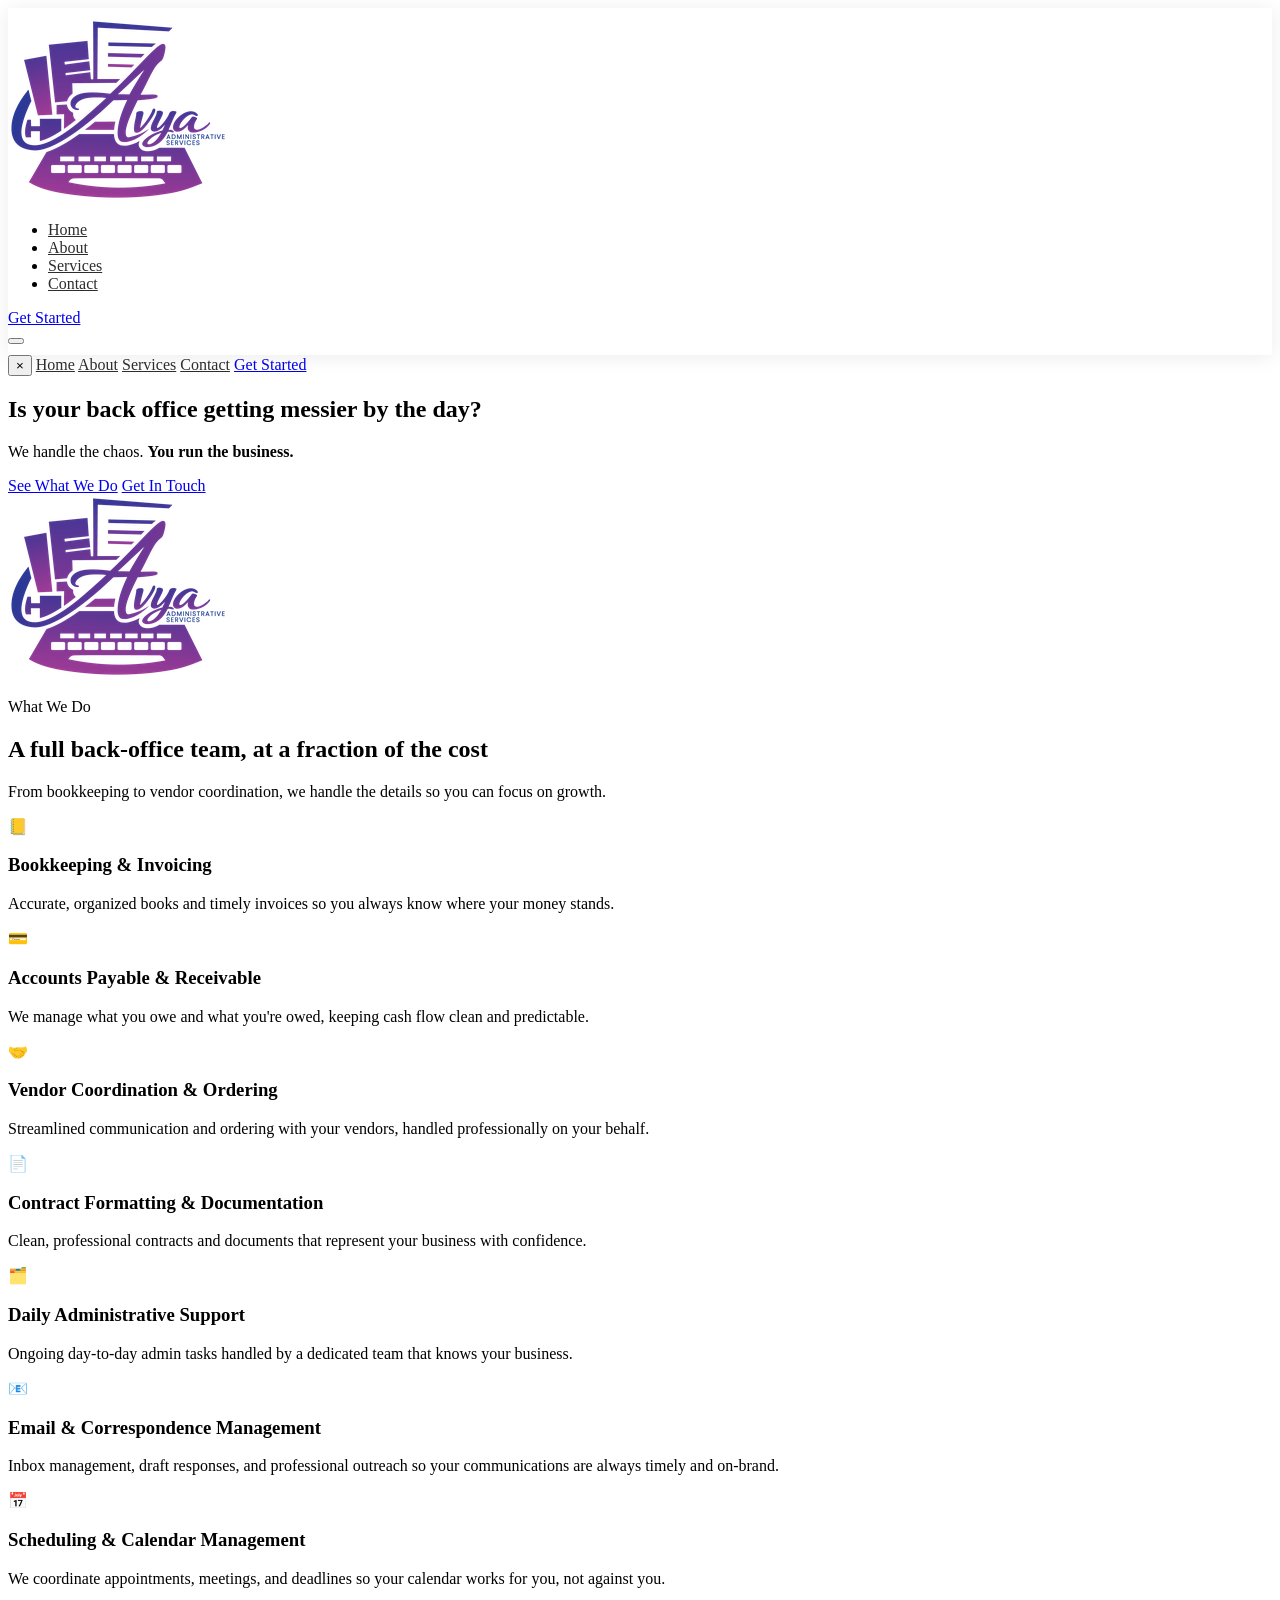
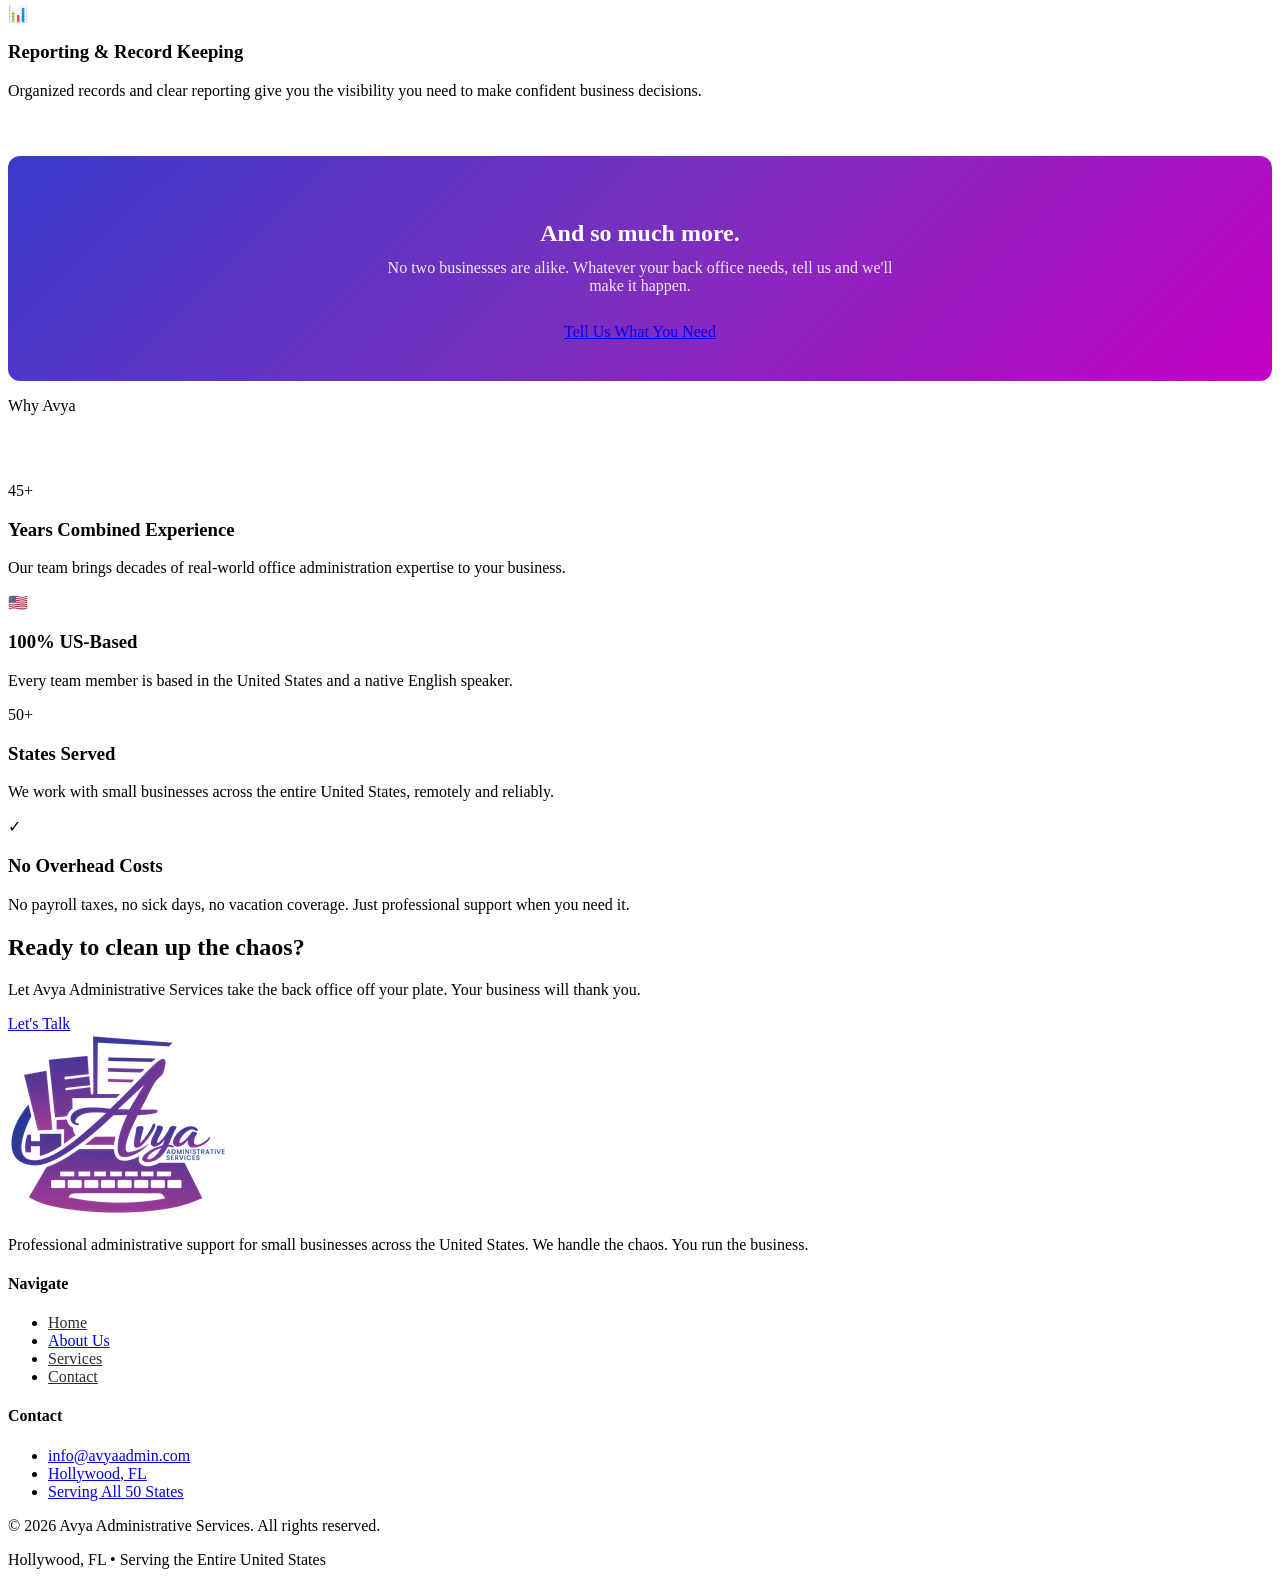
==== index.html @ 972e84f7 "Add files via upload" ====
<!DOCTYPE html>
<html lang="en">
<head>
  <meta charset="UTF-8" />
  <meta name="viewport" content="width=device-width, initial-scale=1.0" />
  <title>Avya Administrative Services</title>
  <meta name="description" content="Professional back-office administrative support for small businesses across the United States. Bookkeeping, invoicing, vendor coordination, and more." />
  <link rel="stylesheet" href="css/style.css" />
</head>
<body>

  <!-- ===== NAVIGATION =====
       Note: nav background/color are hardcoded inline on this page.
       Other pages use the .scrolled CSS class (see style.css). ===== -->
  <nav id="navbar" style="background:rgba(255,255,255,0.97);box-shadow:0 2px 20px rgba(0,0,0,0.08);padding:10px 0;">
    <div class="nav-inner">
      <a href="index.html" class="nav-logo">
        <img src="[data-uri]" alt="Avya Administrative Services" />
      </a>
      <ul class="nav-links">
        <li><a href="index.html" class="active" style="color:#2d2d2d;">Home</a></li>
        <li><a href="about.html" style="color:#2d2d2d;">About</a></li>
        <li><a href="services.html" style="color:#2d2d2d;">Services</a></li>
        <li><a href="contact.html" style="color:#2d2d2d;">Contact</a></li>
      </ul>
      <div class="nav-cta">
        <a href="contact.html" class="btn btn-primary">Get Started</a>
      </div>
      <button class="hamburger" id="hamburger" aria-label="Open menu">
        <span></span><span></span><span></span>
      </button>
    </div>
  </nav>

  <!-- Mobile Menu -->
  <div class="mobile-menu" id="mobileMenu">
    <button class="mobile-close" id="mobileClose">&times;</button>
    <a href="index.html" onclick="closeMobile()" style="color:#2d2d2d;">Home</a>
    <a href="about.html" onclick="closeMobile()" style="color:#2d2d2d;">About</a>
    <a href="services.html" onclick="closeMobile()" style="color:#2d2d2d;">Services</a>
    <a href="contact.html" onclick="closeMobile()" style="color:#2d2d2d;">Contact</a>
    <a href="contact.html" class="btn btn-primary" onclick="closeMobile()">Get Started</a>
  </div>

  <!-- ===== HERO ===== -->
  <section class="hero">
    <div class="hero-inner">
      <div class="hero-text">
        <h1>Is your back office getting messier by the day?</h1>
        <p class="tagline">We handle the chaos. <strong>You run the business.</strong></p>
        <div class="hero-btns">
          <a href="services.html" class="btn btn-primary">See What We Do</a>
          <a href="contact.html" class="btn btn-outline">Get In Touch</a>
        </div>
      </div>
      <div class="hero-logo">
        <img src="[data-uri]" alt="Avya Administrative Services Logo" />
      </div>
    </div>
  </section>

  <!-- ===== SERVICES OVERVIEW ===== -->
  <section class="services-overview">
    <div class="container">
      <div class="section-header">
        <p class="eyebrow">What We Do</p>
        <h2>A full back-office team, <span class="gradient-text">at a fraction of the cost</span></h2>
        <p>From bookkeeping to vendor coordination, we handle the details so you can focus on growth.</p>
      </div>

      <div class="services-grid">
        <div class="service-card">
          <div class="service-icon">📒</div>
          <h3>Bookkeeping &amp; Invoicing</h3>
          <p>Accurate, organized books and timely invoices so you always know where your money stands.</p>
        </div>
        <div class="service-card">
          <div class="service-icon">💳</div>
          <h3>Accounts Payable &amp; Receivable</h3>
          <p>We manage what you owe and what you're owed, keeping cash flow clean and predictable.</p>
        </div>
        <div class="service-card">
          <div class="service-icon">🤝</div>
          <h3>Vendor Coordination &amp; Ordering</h3>
          <p>Streamlined communication and ordering with your vendors, handled professionally on your behalf.</p>
        </div>
        <div class="service-card">
          <div class="service-icon">📄</div>
          <h3>Contract Formatting &amp; Documentation</h3>
          <p>Clean, professional contracts and documents that represent your business with confidence.</p>
        </div>
        <div class="service-card">
          <div class="service-icon">🗂️</div>
          <h3>Daily Administrative Support</h3>
          <p>Ongoing day-to-day admin tasks handled by a dedicated team that knows your business.</p>
        </div>
        <div class="service-card">
          <div class="service-icon">📧</div>
          <h3>Email &amp; Correspondence Management</h3>
          <p>Inbox management, draft responses, and professional outreach so your communications are always timely and on-brand.</p>
        </div>
        <div class="service-card">
          <div class="service-icon">📅</div>
          <h3>Scheduling &amp; Calendar Management</h3>
          <p>We coordinate appointments, meetings, and deadlines so your calendar works for you, not against you.</p>
        </div>
        <div class="service-card">
          <div class="service-icon">📊</div>
          <h3>Reporting &amp; Record Keeping</h3>
          <p>Organized records and clear reporting give you the visibility you need to make confident business decisions.</p>
        </div>
      </div>

      <div style="text-align:center; margin-top: 56px; padding: 40px; background: linear-gradient(135deg, #3B3BCC 0%, #7B2FBE 50%, #C400C4 100%); border-radius: 12px; color: white;">
        <h3 style="font-size: 1.5rem; margin-bottom: 12px;">And so much more.</h3>
        <p style="opacity: 0.9; max-width: 520px; margin: 0 auto 28px;">No two businesses are alike. Whatever your back office needs, tell us and we'll make it happen.</p>
        <a href="contact.html" class="btn btn-white">Tell Us What You Need</a>
      </div>
    </div>
  </section>

  <!-- ===== WHY AVYA ===== -->
  <section class="why-avya">
    <div class="container">
      <div class="section-header">
        <p class="eyebrow">Why Avya</p>
        <h2 style="color: white;">The support your business <span class="gradient-text">actually deserves</span></h2>
      </div>
      <div class="why-grid">
        <div class="why-item">
          <div class="number">45+</div>
          <h3>Years Combined Experience</h3>
          <p>Our team brings decades of real-world office administration expertise to your business.</p>
        </div>
        <div class="why-item">
          <div class="number">🇺🇸</div>
          <h3>100% US-Based</h3>
          <p>Every team member is based in the United States and a native English speaker.</p>
        </div>
        <div class="why-item">
          <div class="number">50+</div>
          <h3>States Served</h3>
          <p>We work with small businesses across the entire United States, remotely and reliably.</p>
        </div>
        <div class="why-item">
          <div class="number">✓</div>
          <h3>No Overhead Costs</h3>
          <p>No payroll taxes, no sick days, no vacation coverage. Just professional support when you need it.</p>
        </div>
      </div>
    </div>
  </section>

  <!-- ===== CTA BAND ===== -->
  <div class="cta-band">
    <h2>Ready to clean up the chaos?</h2>
    <p>Let Avya Administrative Services take the back office off your plate. Your business will thank you.</p>
    <a href="contact.html" class="btn btn-white">Let's Talk</a>
  </div>

  <!-- ===== FOOTER ===== -->
  <footer>
    <div class="footer-inner">
      <div class="footer-top">
        <div class="footer-brand">
          <img src="[data-uri]" alt="Avya Administrative Services" />
          <p>Professional administrative support for small businesses across the United States. We handle the chaos. You run the business.</p>
        </div>
        <div class="footer-col">
          <h4>Navigate</h4>
          <ul>
            <li><a href="index.html" style="color:#2d2d2d;">Home</a></li>
            <li><a href="about.html">About Us</a></li>
            <li><a href="services.html" style="color:#2d2d2d;">Services</a></li>
            <li><a href="contact.html" style="color:#2d2d2d;">Contact</a></li>
          </ul>
        </div>
        <div class="footer-col">
          <h4>Contact</h4>
          <ul>
            <li><a href="mailto:info@avyaadmin.com">info@avyaadmin.com</a></li>
            <li><a href="#">Hollywood, FL</a></li>
            <li><a href="#">Serving All 50 States</a></li>
          </ul>
        </div>
      </div>
      <div class="footer-bottom">
        <p>&copy; 2026 Avya Administrative Services. All rights reserved.</p>
        <p>Hollywood, FL &bull; Serving the Entire United States</p>
      </div>
    </div>
  </footer>

  <script>
    var hamburger = document.getElementById('hamburger');
    var mobileMenu = document.getElementById('mobileMenu');
    var mobileClose = document.getElementById('mobileClose');
    hamburger.addEventListener('click', function() { mobileMenu.classList.add('open'); });
    mobileClose.addEventListener('click', function() { mobileMenu.classList.remove('open'); });
    function closeMobile() { mobileMenu.classList.remove('open'); }
  </script>
</body>
</html>
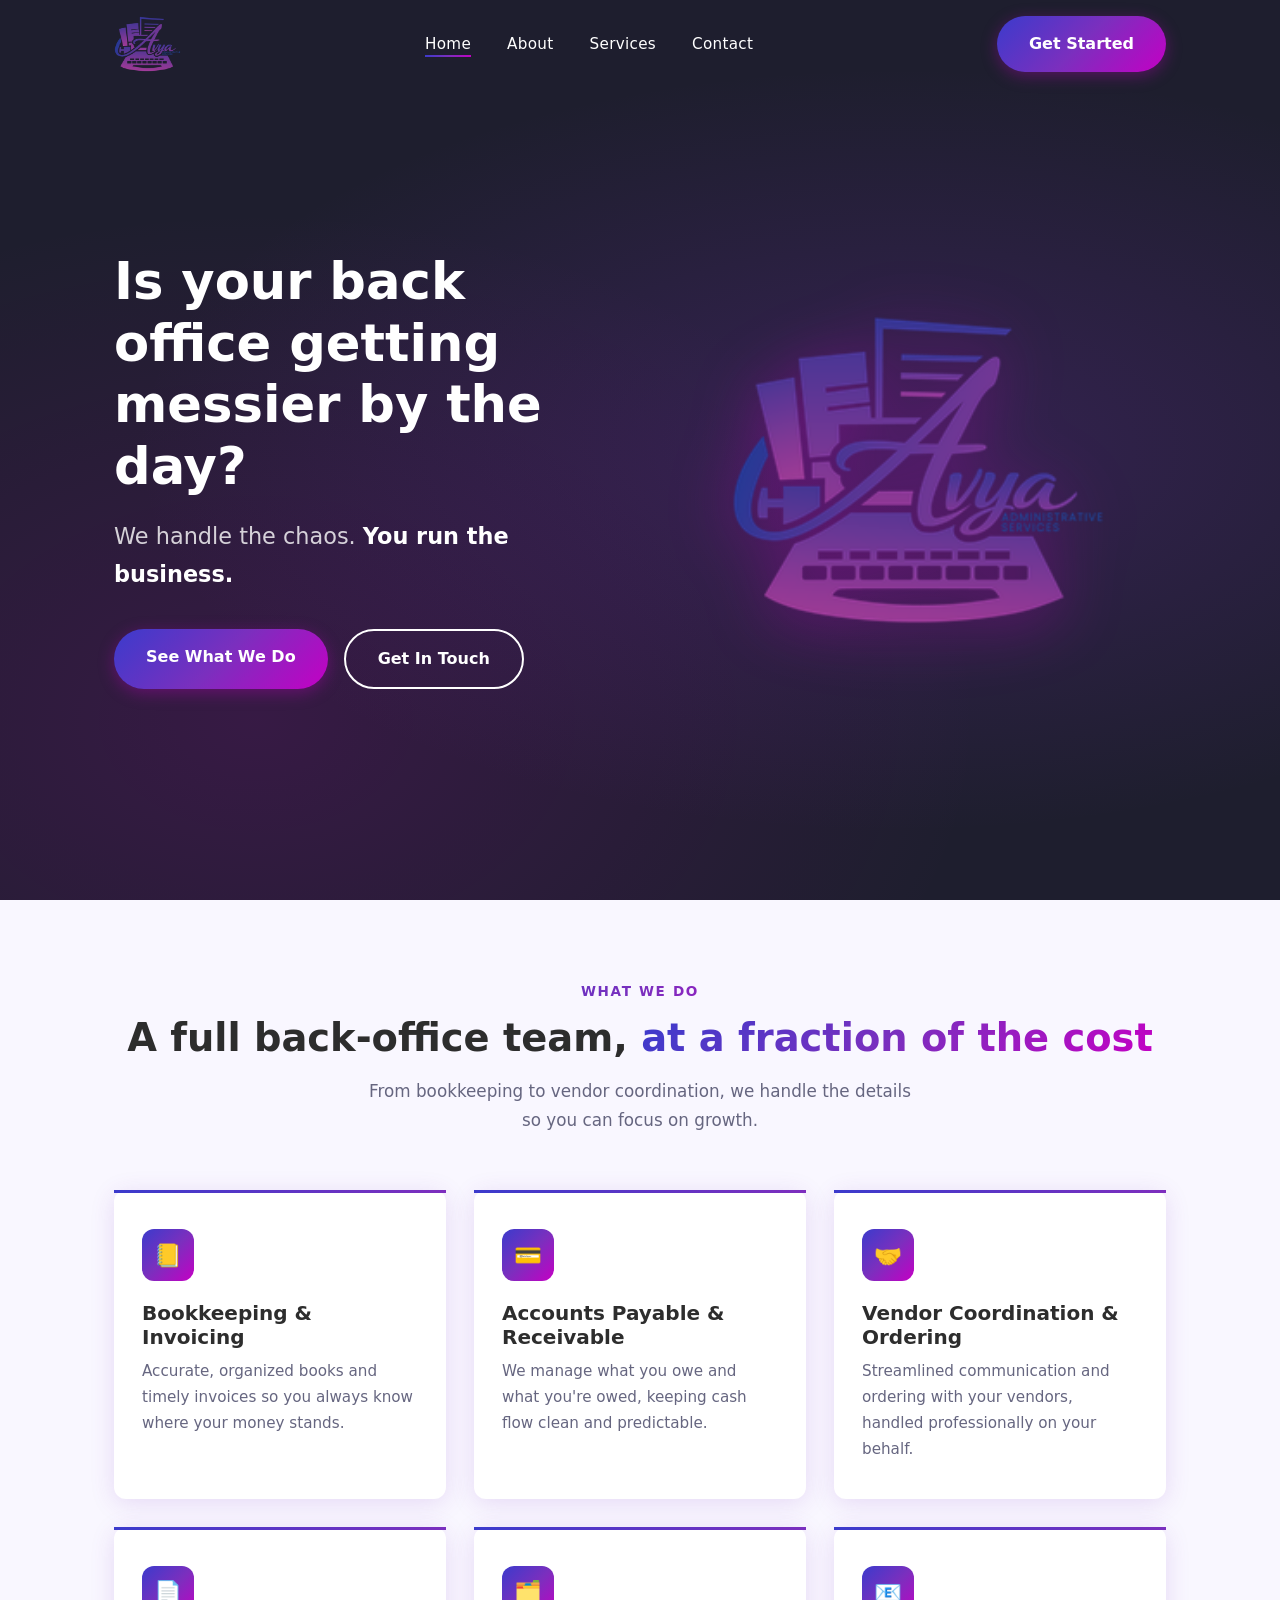
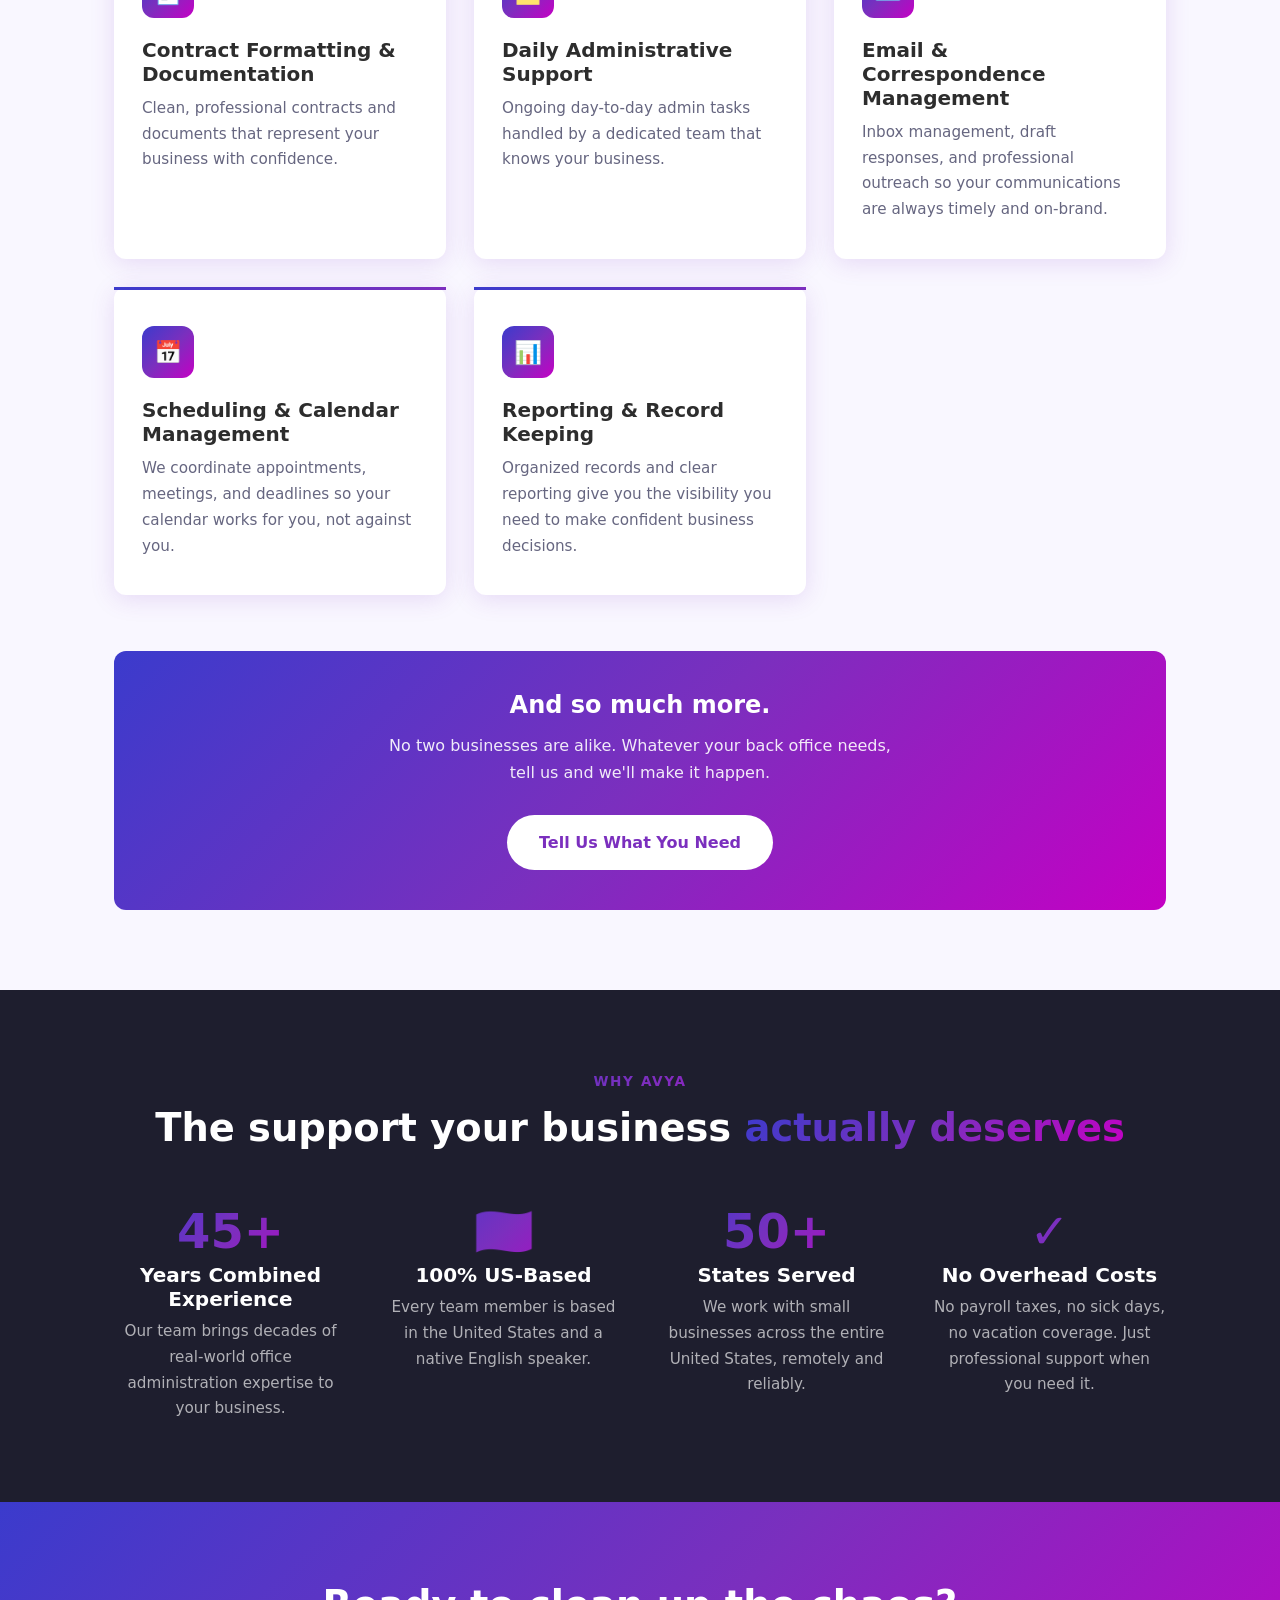
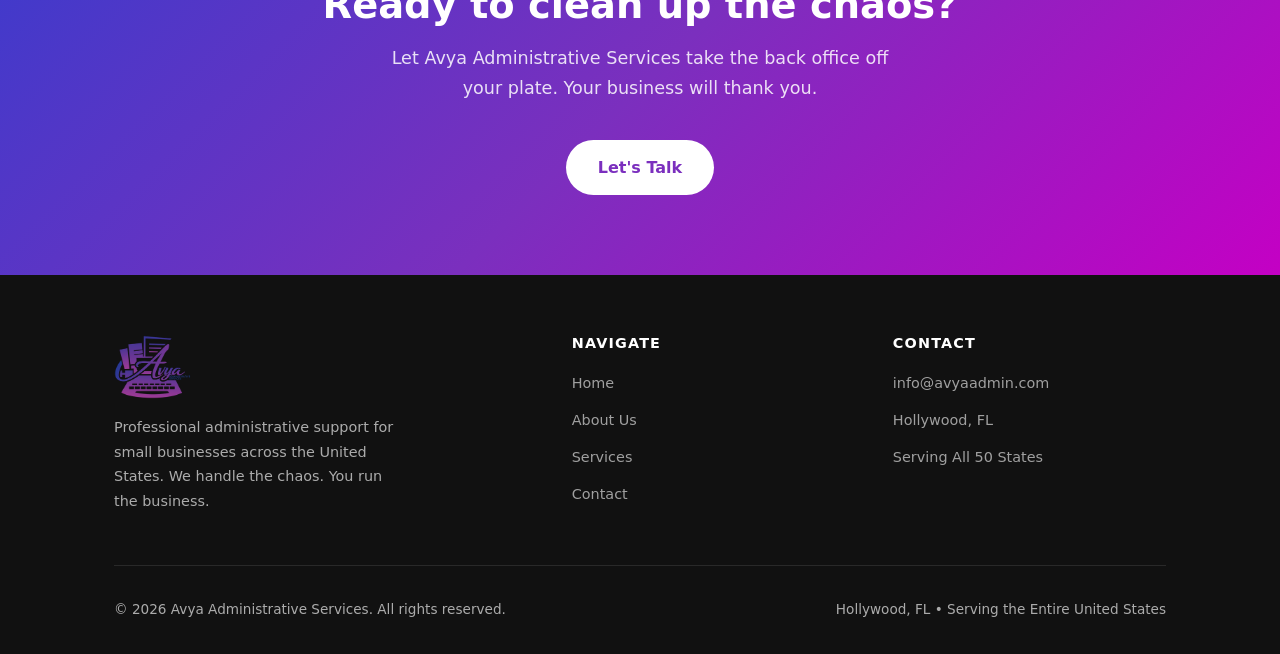
==== commit 4c478204: "Add files via upload" ====
--- a/index.html
+++ b/index.html
@@ -5,23 +5,711 @@
   <meta name="viewport" content="width=device-width, initial-scale=1.0" />
   <title>Avya Administrative Services</title>
   <meta name="description" content="Professional back-office administrative support for small businesses across the United States. Bookkeeping, invoicing, vendor coordination, and more." />
-  <link rel="stylesheet" href="css/style.css" />
+  <style>
+/* ============================================
+   Avya Administrative Services - Main Stylesheet
+   ============================================ */
+
+/* --- Reset & Base --- */
+*, *::before, *::after { box-sizing: border-box; margin: 0; padding: 0; }
+
+:root {
+  --purple:     #7B2FBE;
+  --magenta:    #C400C4;
+  --blue-grad:  #3B3BCC;
+  --grad:       linear-gradient(135deg, #3B3BCC 0%, #7B2FBE 50%, #C400C4 100%);
+  --dark:       #111111;
+  --dark-soft:  #1e1e2e;
+  --light:      #f9f7ff;
+  --white:      #ffffff;
+  --text:       #2d2d2d;
+  --text-light: #666680;
+  --radius:     12px;
+  --shadow:     0 4px 24px rgba(123, 47, 190, 0.15);
+  --transition: all 0.3s ease;
+}
+
+html { scroll-behavior: smooth; }
+
+body {
+  font-family: 'Segoe UI', system-ui, -apple-system, sans-serif;
+  color: var(--text);
+  background: var(--white);
+  line-height: 1.7;
+  font-size: 16px;
+}
+
+img { max-width: 100%; height: auto; display: block; }
+a  { color: inherit; text-decoration: none; }
+
+/* --- Typography --- */
+h1, h2, h3, h4 {
+  line-height: 1.2;
+  font-weight: 700;
+}
+
+h1 { font-size: clamp(2rem, 5vw, 3.2rem); }
+h2 { font-size: clamp(1.6rem, 3.5vw, 2.4rem); }
+h3 { font-size: 1.25rem; }
+
+.gradient-text {
+  background: var(--grad);
+  -webkit-background-clip: text;
+  -webkit-text-fill-color: transparent;
+  background-clip: text;
+}
+
+/* --- Layout --- */
+.container {
+  max-width: 1100px;
+  margin: 0 auto;
+  padding: 0 24px;
+}
+
+section { padding: 80px 0; }
+
+/* --- Buttons --- */
+.btn {
+  display: inline-block;
+  padding: 14px 32px;
+  border-radius: 50px;
+  font-weight: 600;
+  font-size: 1rem;
+  cursor: pointer;
+  transition: var(--transition);
+  border: none;
+}
+
+.btn-primary {
+  background: var(--grad);
+  color: var(--white);
+  box-shadow: 0 4px 16px rgba(196, 0, 196, 0.35);
+}
+
+.btn-primary:hover {
+  transform: translateY(-2px);
+  box-shadow: 0 8px 24px rgba(196, 0, 196, 0.45);
+}
+
+.btn-outline {
+  background: transparent;
+  color: var(--white);
+  border: 2px solid var(--white);
+}
+
+.btn-outline:hover {
+  background: var(--white);
+  color: var(--purple);
+}
+
+/* ============================================
+   NAVIGATION
+   ============================================ */
+nav {
+  position: fixed;
+  top: 0;
+  left: 0;
+  right: 0;
+  z-index: 100;
+  padding: 16px 0;
+  transition: var(--transition);
+  background: transparent;
+}
+
+nav.scrolled {
+  background: rgba(255, 255, 255, 0.97);
+  backdrop-filter: blur(10px);
+  padding: 10px 0;
+  box-shadow: 0 2px 20px rgba(0,0,0,0.08);
+}
+
+nav.scrolled .nav-links a {
+  color: var(--text);
+}
+
+nav.scrolled .nav-links a::after {
+  background: var(--grad);
+}
+
+nav.scrolled .hamburger span {
+  background: var(--text);
+}
+
+.nav-inner {
+  display: flex;
+  align-items: center;
+  justify-content: space-between;
+  max-width: 1100px;
+  margin: 0 auto;
+  padding: 0 24px;
+}
+
+.nav-logo img { height: 56px; width: auto; }
+
+.nav-links {
+  display: flex;
+  gap: 36px;
+  list-style: none;
+}
+
+.nav-links a {
+  color: var(--white);
+  font-weight: 500;
+  font-size: 0.95rem;
+  letter-spacing: 0.02em;
+  position: relative;
+  padding-bottom: 4px;
+}
+
+.nav-links a::after {
+  content: '';
+  position: absolute;
+  bottom: 0;
+  left: 0;
+  width: 0;
+  height: 2px;
+  background: var(--grad);
+  transition: var(--transition);
+}
+
+.nav-links a:hover::after,
+.nav-links a.active::after { width: 100%; }
+
+.nav-cta { display: flex; align-items: center; }
+
+/* Hamburger */
+.hamburger {
+  display: none;
+  flex-direction: column;
+  gap: 5px;
+  cursor: pointer;
+  padding: 4px;
+}
+
+.hamburger span {
+  display: block;
+  width: 24px;
+  height: 2px;
+  background: var(--white);
+  border-radius: 2px;
+  transition: var(--transition);
+}
+
+.mobile-menu {
+  display: none;
+  position: fixed;
+  top: 0; left: 0; right: 0; bottom: 0;
+  background: rgba(17,17,17,0.97);
+  z-index: 99;
+  flex-direction: column;
+  align-items: center;
+  justify-content: center;
+  gap: 32px;
+}
+
+.mobile-menu.open { display: flex; }
+
+.mobile-menu a {
+  color: var(--white);
+  font-size: 1.5rem;
+  font-weight: 600;
+}
+
+.mobile-close {
+  position: absolute;
+  top: 24px; right: 24px;
+  color: var(--white);
+  font-size: 2rem;
+  cursor: pointer;
+  background: none;
+  border: none;
+}
+
+/* ============================================
+   HERO
+   ============================================ */
+.hero {
+  min-height: 100vh;
+  background: var(--dark-soft);
+  display: flex;
+  align-items: center;
+  position: relative;
+  overflow: hidden;
+}
+
+.hero::before {
+  content: '';
+  position: absolute;
+  inset: 0;
+  background:
+    radial-gradient(ellipse at 70% 50%, rgba(123,47,190,0.25) 0%, transparent 60%),
+    radial-gradient(ellipse at 20% 80%, rgba(196,0,196,0.15) 0%, transparent 50%);
+}
+
+.hero-inner {
+  position: relative;
+  z-index: 1;
+  display: grid;
+  grid-template-columns: 1fr 1fr;
+  gap: 60px;
+  align-items: center;
+  max-width: 1100px;
+  margin: 0 auto;
+  padding: 120px 24px 80px;
+}
+
+.hero-text h1 {
+  color: var(--white);
+  margin-bottom: 20px;
+}
+
+.hero-text .tagline {
+  font-size: clamp(1.1rem, 2.5vw, 1.4rem);
+  color: rgba(255,255,255,0.8);
+  margin-bottom: 36px;
+  font-weight: 400;
+}
+
+.hero-text .tagline strong {
+  color: var(--white);
+  font-weight: 600;
+}
+
+.hero-btns { display: flex; gap: 16px; flex-wrap: wrap; }
+
+.hero-logo {
+  display: flex;
+  justify-content: center;
+  align-items: center;
+}
+
+.hero-logo img {
+  max-width: 380px;
+  width: 100%;
+  filter: drop-shadow(0 8px 32px rgba(196,0,196,0.4));
+  animation: float 4s ease-in-out infinite;
+}
+
+@keyframes float {
+  0%, 100% { transform: translateY(0); }
+  50%       { transform: translateY(-12px); }
+}
+
+/* ============================================
+   SECTION: SERVICES OVERVIEW (Home)
+   ============================================ */
+.services-overview {
+  background: var(--light);
+}
+
+.section-header {
+  text-align: center;
+  margin-bottom: 56px;
+}
+
+.section-header .eyebrow {
+  font-size: 0.85rem;
+  font-weight: 700;
+  letter-spacing: 0.12em;
+  text-transform: uppercase;
+  background: var(--grad);
+  -webkit-background-clip: text;
+  -webkit-text-fill-color: transparent;
+  background-clip: text;
+  margin-bottom: 12px;
+}
+
+.section-header h2 { margin-bottom: 16px; }
+
+.section-header p {
+  max-width: 560px;
+  margin: 0 auto;
+  color: var(--text-light);
+  font-size: 1.05rem;
+}
+
+.services-grid {
+  display: grid;
+  grid-template-columns: repeat(auto-fit, minmax(280px, 1fr));
+  gap: 28px;
+}
+
+.service-card {
+  background: var(--white);
+  border-radius: var(--radius);
+  padding: 36px 28px;
+  box-shadow: var(--shadow);
+  transition: var(--transition);
+  border-top: 3px solid transparent;
+  border-image: var(--grad) 1;
+}
+
+.service-card:hover {
+  transform: translateY(-6px);
+  box-shadow: 0 12px 40px rgba(123,47,190,0.2);
+}
+
+.service-icon {
+  width: 52px;
+  height: 52px;
+  border-radius: 12px;
+  background: var(--grad);
+  display: flex;
+  align-items: center;
+  justify-content: center;
+  margin-bottom: 20px;
+  font-size: 1.4rem;
+}
+
+.service-card h3 { margin-bottom: 10px; }
+
+.service-card p { color: var(--text-light); font-size: 0.95rem; }
+
+/* ============================================
+   SECTION: WHY AVYA
+   ============================================ */
+.why-avya {
+  background: var(--dark-soft);
+  color: var(--white);
+}
+
+.why-grid {
+  display: grid;
+  grid-template-columns: repeat(auto-fit, minmax(200px, 1fr));
+  gap: 40px;
+  text-align: center;
+}
+
+.why-item .number {
+  font-size: 3rem;
+  font-weight: 800;
+  background: var(--grad);
+  -webkit-background-clip: text;
+  -webkit-text-fill-color: transparent;
+  background-clip: text;
+  line-height: 1;
+  margin-bottom: 8px;
+}
+
+.why-item h3 {
+  color: var(--white);
+  margin-bottom: 8px;
+}
+
+.why-item p {
+  color: rgba(255,255,255,0.65);
+  font-size: 0.95rem;
+}
+
+/* ============================================
+   SECTION: CTA BAND
+   ============================================ */
+.cta-band {
+  background: var(--grad);
+  text-align: center;
+  padding: 80px 24px;
+}
+
+.cta-band h2 { color: var(--white); margin-bottom: 16px; }
+
+.cta-band p {
+  color: rgba(255,255,255,0.85);
+  font-size: 1.1rem;
+  margin-bottom: 36px;
+  max-width: 540px;
+  margin-left: auto;
+  margin-right: auto;
+}
+
+.btn-white {
+  background: var(--white);
+  color: var(--purple);
+  font-weight: 700;
+}
+
+.btn-white:hover {
+  transform: translateY(-2px);
+  box-shadow: 0 8px 24px rgba(0,0,0,0.2);
+}
+
+/* ============================================
+   PAGE HERO (inner pages)
+   ============================================ */
+.page-hero {
+  background: var(--dark-soft);
+  padding: 140px 24px 80px;
+  text-align: center;
+  position: relative;
+  overflow: hidden;
+}
+
+.page-hero::before {
+  content: '';
+  position: absolute;
+  inset: 0;
+  background: radial-gradient(ellipse at 50% 50%, rgba(123,47,190,0.3) 0%, transparent 70%);
+}
+
+.page-hero h1 { color: var(--white); position: relative; z-index: 1; }
+.page-hero p  {
+  color: rgba(255,255,255,0.75);
+  font-size: 1.15rem;
+  margin-top: 16px;
+  position: relative;
+  z-index: 1;
+}
+
+/* ============================================
+   ABOUT PAGE
+   ============================================ */
+.about-content {
+  display: grid;
+  grid-template-columns: 1fr 1fr;
+  gap: 80px;
+  align-items: start;
+}
+
+.about-text p {
+  color: var(--text);
+  font-size: 1.05rem;
+  margin-bottom: 20px;
+  line-height: 1.85;
+}
+
+.about-stats {
+  display: grid;
+  grid-template-columns: 1fr 1fr;
+  gap: 24px;
+}
+
+.stat-card {
+  background: var(--light);
+  border-radius: var(--radius);
+  padding: 28px 24px;
+  text-align: center;
+  border-top: 3px solid;
+  border-image: var(--grad) 1;
+}
+
+.stat-card .num {
+  font-size: 2.2rem;
+  font-weight: 800;
+  background: var(--grad);
+  -webkit-background-clip: text;
+  -webkit-text-fill-color: transparent;
+  background-clip: text;
+  line-height: 1;
+  margin-bottom: 8px;
+}
+
+.stat-card p { font-size: 0.9rem; color: var(--text-light); font-weight: 500; }
+
+/* ============================================
+   SERVICES PAGE
+   ============================================ */
+.services-full .services-grid {
+  grid-template-columns: repeat(auto-fit, minmax(300px, 1fr));
+}
+
+.more-banner {
+  margin-top: 60px;
+  background: var(--grad);
+  border-radius: var(--radius);
+  padding: 48px 40px;
+  text-align: center;
+  color: var(--white);
+}
+
+.more-banner h3 { font-size: 1.6rem; margin-bottom: 12px; }
+.more-banner p  { opacity: 0.85; margin-bottom: 28px; }
+
+/* ============================================
+   CONTACT PAGE
+   ============================================ */
+.contact-layout {
+  display: grid;
+  grid-template-columns: 1fr 1.4fr;
+  gap: 60px;
+  align-items: start;
+}
+
+.contact-info h2 { margin-bottom: 28px; }
+
+.contact-item {
+  display: flex;
+  align-items: flex-start;
+  gap: 16px;
+  margin-bottom: 28px;
+}
+
+.contact-item .icon {
+  width: 44px;
+  height: 44px;
+  border-radius: 10px;
+  background: var(--grad);
+  display: flex;
+  align-items: center;
+  justify-content: center;
+  font-size: 1.1rem;
+  flex-shrink: 0;
+  color: white;
+}
+
+.contact-item .detail strong {
+  display: block;
+  font-weight: 600;
+  margin-bottom: 4px;
+}
+
+.contact-item .detail p { color: var(--text-light); font-size: 0.95rem; }
+
+.contact-form {
+  background: var(--light);
+  border-radius: var(--radius);
+  padding: 44px 40px;
+  box-shadow: var(--shadow);
+}
+
+.contact-form h3 { margin-bottom: 28px; font-size: 1.4rem; }
+
+.form-group { margin-bottom: 20px; }
+
+.form-group label {
+  display: block;
+  font-weight: 600;
+  font-size: 0.9rem;
+  margin-bottom: 8px;
+  color: var(--text);
+}
+
+.form-group input,
+.form-group textarea,
+.form-group select {
+  width: 100%;
+  padding: 12px 16px;
+  border: 2px solid #e0d9f0;
+  border-radius: 8px;
+  font-family: inherit;
+  font-size: 0.95rem;
+  color: var(--text);
+  background: var(--white);
+  transition: var(--transition);
+  outline: none;
+}
+
+.form-group input:focus,
+.form-group textarea:focus,
+.form-group select:focus {
+  border-color: var(--purple);
+  box-shadow: 0 0 0 3px rgba(123,47,190,0.12);
+}
+
+.form-group textarea { resize: vertical; min-height: 130px; }
+
+.form-row {
+  display: grid;
+  grid-template-columns: 1fr 1fr;
+  gap: 16px;
+}
+
+/* ============================================
+   FOOTER
+   ============================================ */
+footer {
+  background: var(--dark);
+  color: rgba(255,255,255,0.65);
+  padding: 60px 0 32px;
+}
+
+.footer-inner {
+  max-width: 1100px;
+  margin: 0 auto;
+  padding: 0 24px;
+}
+
+.footer-top {
+  display: grid;
+  grid-template-columns: 1.5fr 1fr 1fr;
+  gap: 48px;
+  padding-bottom: 48px;
+  border-bottom: 1px solid rgba(255,255,255,0.1);
+  margin-bottom: 32px;
+}
+
+.footer-brand img { height: 64px; width: auto; margin-bottom: 16px; }
+
+.footer-brand p { font-size: 0.9rem; line-height: 1.7; max-width: 280px; }
+
+.footer-col h4 {
+  color: var(--white);
+  font-size: 0.9rem;
+  font-weight: 700;
+  letter-spacing: 0.08em;
+  text-transform: uppercase;
+  margin-bottom: 16px;
+}
+
+.footer-col ul { list-style: none; }
+
+.footer-col ul li { margin-bottom: 10px; }
+
+.footer-col ul li a {
+  color: rgba(255,255,255,0.6);
+  font-size: 0.9rem;
+  transition: var(--transition);
+}
+
+.footer-col ul li a:hover { color: var(--white); }
+
+.footer-bottom {
+  display: flex;
+  justify-content: space-between;
+  align-items: center;
+  font-size: 0.85rem;
+  flex-wrap: wrap;
+  gap: 12px;
+}
+
+.footer-bottom a { color: rgba(255,255,255,0.6); }
+.footer-bottom a:hover { color: var(--white); }
+
+/* ============================================
+   RESPONSIVE
+   ============================================ */
+@media (max-width: 900px) {
+  .hero-inner { grid-template-columns: 1fr; text-align: center; gap: 40px; }
+  .hero-logo { order: -1; }
+  .hero-logo img { max-width: 260px; }
+  .hero-btns { justify-content: center; }
+  .about-content { grid-template-columns: 1fr; gap: 48px; }
+  .contact-layout { grid-template-columns: 1fr; }
+  .footer-top { grid-template-columns: 1fr 1fr; }
+  .footer-brand { grid-column: span 2; }
+}
+
+@media (max-width: 640px) {
+  section { padding: 60px 0; }
+  .nav-links, .nav-cta { display: none; }
+  .hamburger { display: flex; }
+  .about-stats { grid-template-columns: 1fr 1fr; }
+  .form-row { g
+</style>
 </head>
 <body>
 
   <!-- ===== NAVIGATION =====
        Note: nav background/color are hardcoded inline on this page.
        Other pages use the .scrolled CSS class (see style.css). ===== -->
-  <nav id="navbar" style="background:rgba(255,255,255,0.97);box-shadow:0 2px 20px rgba(0,0,0,0.08);padding:10px 0;">
+  <nav id="navbar">
     <div class="nav-inner">
       <a href="index.html" class="nav-logo">
         <img src="[data-uri]" alt="Avya Administrative Services" />
       </a>
       <ul class="nav-links">
-        <li><a href="index.html" class="active" style="color:#2d2d2d;">Home</a></li>
-        <li><a href="about.html" style="color:#2d2d2d;">About</a></li>
-        <li><a href="services.html" style="color:#2d2d2d;">Services</a></li>
-        <li><a href="contact.html" style="color:#2d2d2d;">Contact</a></li>
+        <li><a href="index.html" class="active">Home</a></li>
+        <li><a href="about.html">About</a></li>
+        <li><a href="services.html">Services</a></li>
+        <li><a href="contact.html">Contact</a></li>
       </ul>
       <div class="nav-cta">
         <a href="contact.html" class="btn btn-primary">Get Started</a>
@@ -35,10 +723,10 @@
   <!-- Mobile Menu -->
   <div class="mobile-menu" id="mobileMenu">
     <button class="mobile-close" id="mobileClose">&times;</button>
-    <a href="index.html" onclick="closeMobile()" style="color:#2d2d2d;">Home</a>
-    <a href="about.html" onclick="closeMobile()" style="color:#2d2d2d;">About</a>
-    <a href="services.html" onclick="closeMobile()" style="color:#2d2d2d;">Services</a>
-    <a href="contact.html" onclick="closeMobile()" style="color:#2d2d2d;">Contact</a>
+    <a href="index.html" onclick="closeMobile()">Home</a>
+    <a href="about.html" onclick="closeMobile()">About</a>
+    <a href="services.html" onclick="closeMobile()">Services</a>
+    <a href="contact.html" onclick="closeMobile()">Contact</a>
     <a href="contact.html" class="btn btn-primary" onclick="closeMobile()">Get Started</a>
   </div>
 
@@ -169,10 +857,10 @@
         <div class="footer-col">
           <h4>Navigate</h4>
           <ul>
-            <li><a href="index.html" style="color:#2d2d2d;">Home</a></li>
+            <li><a href="index.html">Home</a></li>
             <li><a href="about.html">About Us</a></li>
-            <li><a href="services.html" style="color:#2d2d2d;">Services</a></li>
-            <li><a href="contact.html" style="color:#2d2d2d;">Contact</a></li>
+            <li><a href="services.html">Services</a></li>
+            <li><a href="contact.html">Contact</a></li>
           </ul>
         </div>
         <div class="footer-col">
@@ -192,6 +880,11 @@
   </footer>
 
   <script>
+    var navbar = document.getElementById('navbar');
+    navbar.classList.add('scrolled');
+    window.addEventListener('scroll', function() {
+      navbar.classList.toggle('scrolled', window.scrollY > 40);
+    });
     var hamburger = document.getElementById('hamburger');
     var mobileMenu = document.getElementById('mobileMenu');
     var mobileClose = document.getElementById('mobileClose');
